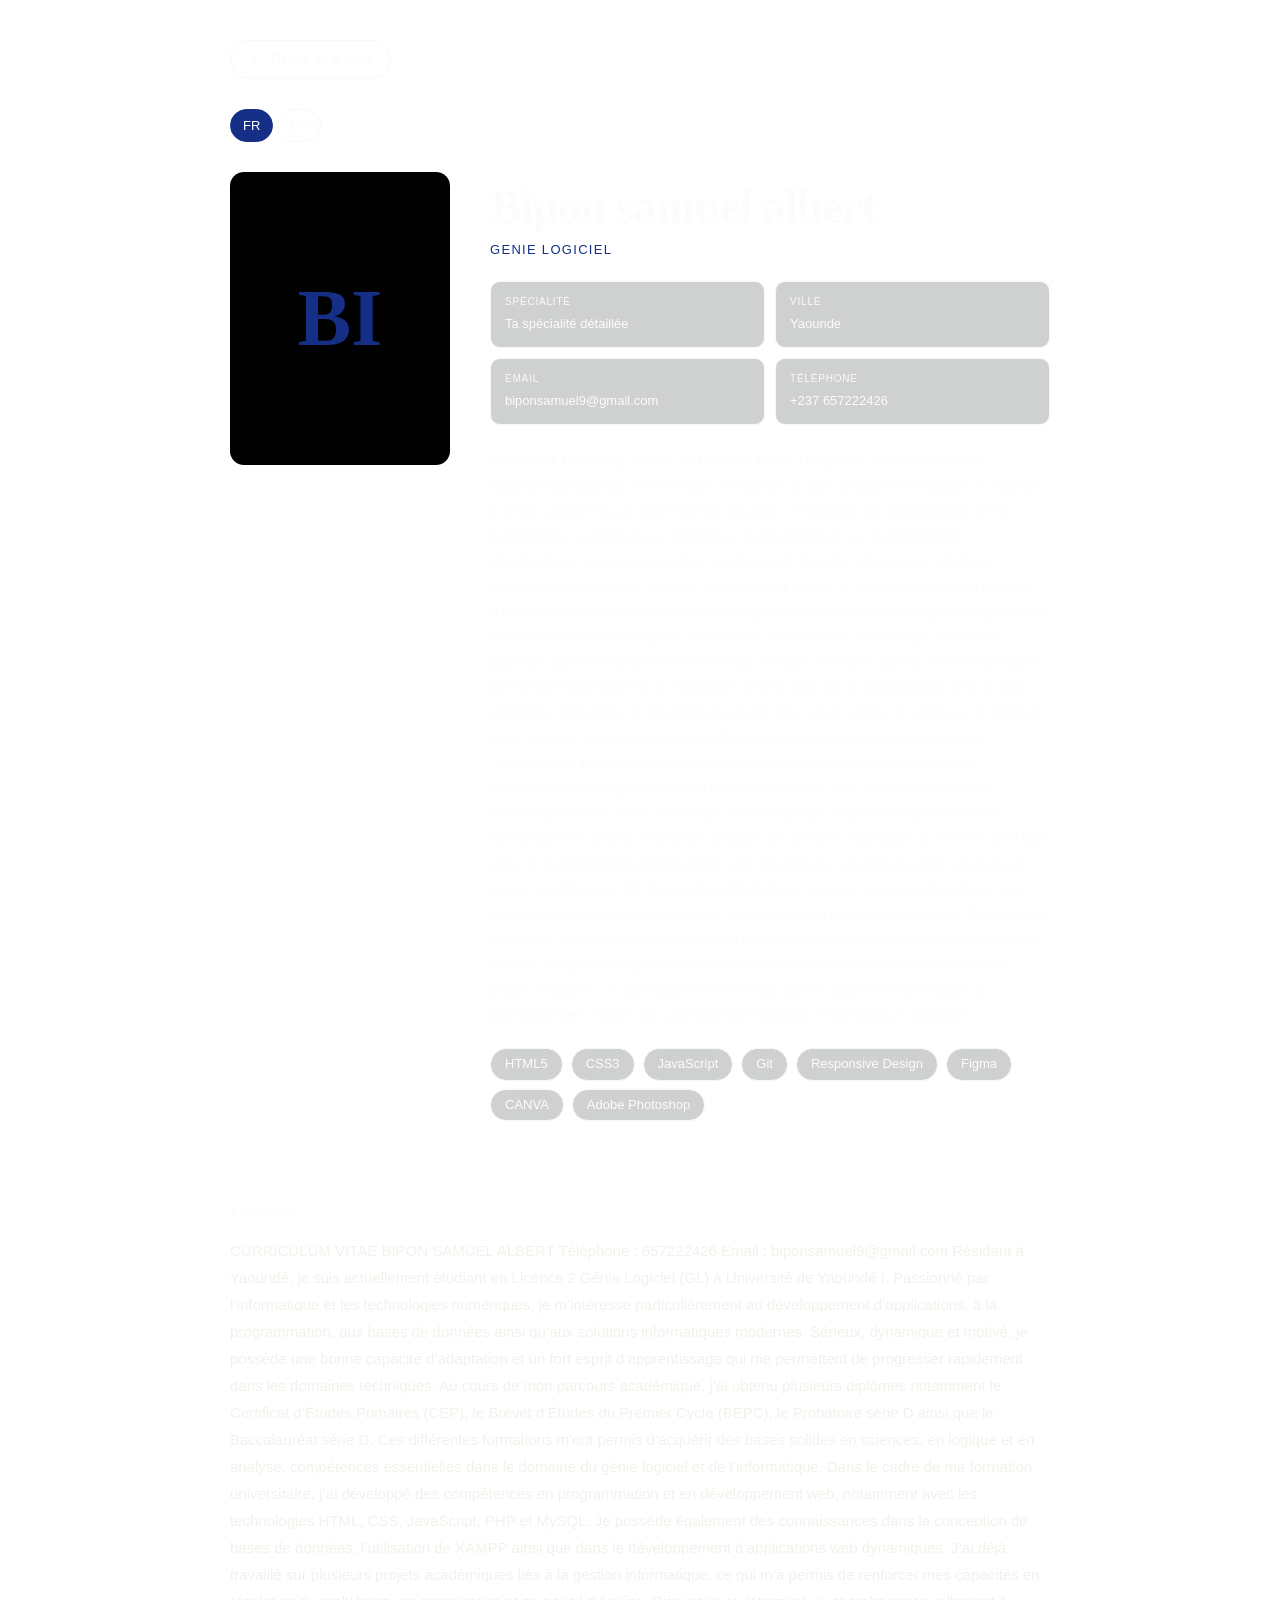
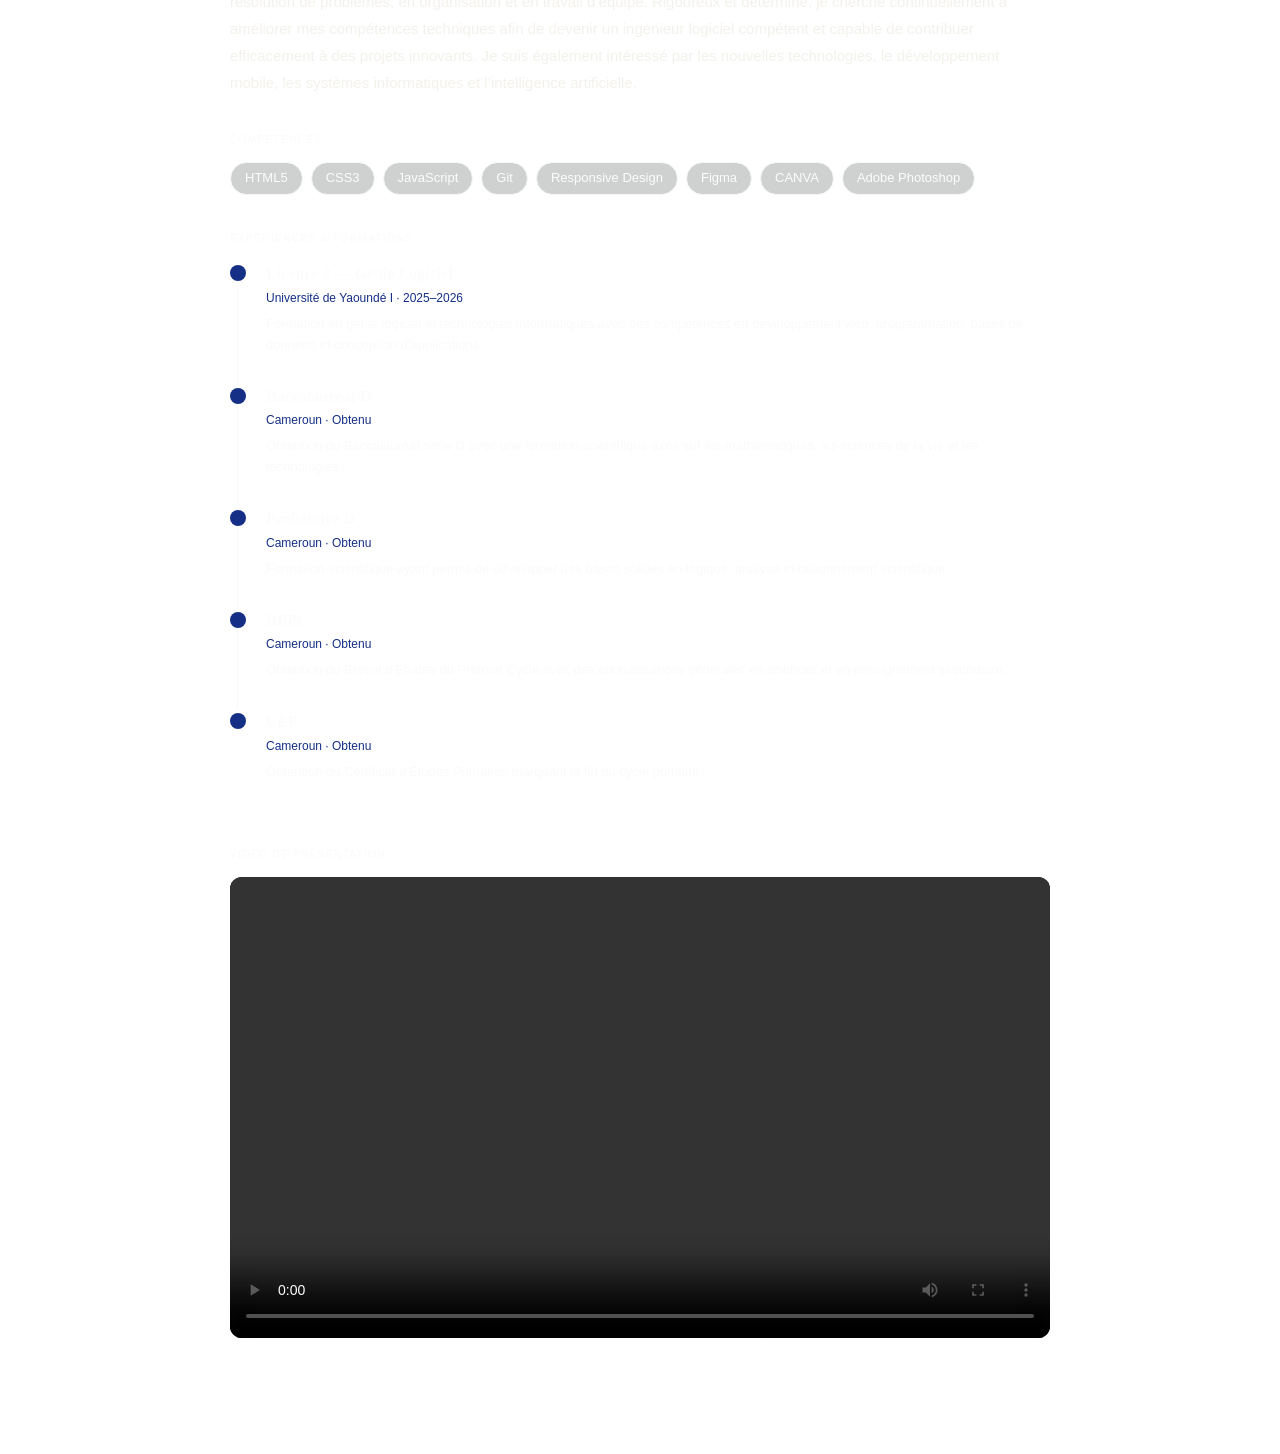
==== BIPON-SAMUEL/index.html @ 1e1e2977 "Merge pull request #6 from fossongpatricia4-lang/ryanfonkou Ryanfonkou" ====
<!DOCTYPE html>
<html lang="fr">
<head>
  <meta charset="UTF-8" />
  <meta name="viewport" content="width=device-width, initial-scale=1.0" />
  <title>CV — Membre</title>
  <!-- Le CSS est partagé : on remonte d'un niveau -->
  <link rel="stylesheet" href="../style.css" />
</head>
<body>

  <div class="member-page">

    <!-- Bouton retour -->
    <a class="back-btn" href="../index.html">
      <svg xmlns="http://www.w3.org/2000/svg" fill="none" viewBox="0 0 24 24" stroke="currentColor" stroke-width="1.5">
        <path d="M19 12H5M12 19l-7-7 7-7"/>
      </svg>
      Retour au groupe
    </a>

    <!-- Language toggle -->
    <div class="lang-toggle">
      <button class="lang-btn active" data-lang="fr">FR</button>
      <button class="lang-btn" data-lang="en">EN</button>
    </div>

    <!-- HERO -->
    <div class="member-hero">
      <div id="photoWrap"></div>

      <div class="member-hero-info">
        <div class="member-name"  id="heroName"></div>
        <div class="member-role"  id="heroRole"></div>

        <div class="member-info-grid" id="infoGrid"></div>

        <p class="member-bio-short" id="heroBio"></p>

        <div class="skills-wrap" id="heroSkills"></div>
      </div>
    </div>

    <!-- CONTENU PROFIL -->
    <div class="profile-content">
      <div class="section-title">À propos</div>
      <p id="fullBio" style="font-size:15px;line-height:1.8;color:rgba(240,237,230,0.8);margin-bottom:36px"></p>

      <div class="section-title">Compétences</div>
      <div class="skills-wrap" id="skillsFull"></div>

      <div class="section-title">Expériences &amp; Formations</div>
      <div class="timeline" id="timeline"></div>

      <div class="section-title">Vidéo de présentation</div>
      <video id="memberVideo" class="member-video" controls>
        Votre navigateur ne supporte pas la vidéo HTML5.
      </video>
    </div>

  </div><!-- /member-page -->

  <!-- Données personnelles du membre -->
  <script src="data.js"></script>

  <!-- Logique d'affichage -->
  <script>
    let currentLang = 'fr';

    /* ── Titre de l'onglet ── */
    document.title = 'CV — ' + MEMBER.name;
    document.documentElement.style.setProperty('--accent', MEMBER.color || '#c8f060');

    /* ── Photo ── */
    const photoWrap = document.getElementById('photoWrap');
    const img = document.createElement('img');
    img.className  = 'member-hero-photo';
    img.src        = 'photo.jpg';
    img.alt        = MEMBER.name;
    img.onerror    = function () {
      this.remove();
      const ph = document.createElement('div');
      ph.className   = 'member-hero-placeholder';
      ph.style.color = MEMBER.color || '#c8f060';
      ph.textContent = MEMBER.initials || '??';
      photoWrap.appendChild(ph);
    };
    photoWrap.appendChild(img);

    /* ── Fonction pour mettre à jour les textes selon la langue ── */
    function updateTexts() {
      const lang = currentLang;
      const suffix = lang === 'en' ? '_en' : '';

      document.getElementById('heroName').textContent = MEMBER['name' + suffix] || MEMBER.name;
      document.getElementById('heroRole').textContent = MEMBER['role' + suffix] || MEMBER.role;
      document.getElementById('heroBio').textContent  = MEMBER['bio' + suffix] || MEMBER.bio;
      document.getElementById('fullBio').textContent  = MEMBER['bio' + suffix] || MEMBER.bio;

      /* Info grid */
      const infoGrid = document.getElementById('infoGrid');
      const labels = lang === 'en' ? ['Specialty', 'City', 'Email', 'Phone'] : ['Spécialité', 'Ville', 'Email', 'Téléphone'];
      infoGrid.innerHTML = '';
      [
        { label: labels[0], value: MEMBER['specialty' + suffix] || MEMBER.specialty },
        { label: labels[1], value: MEMBER['city' + suffix] || MEMBER.city },
        { label: labels[2], value: MEMBER.email },
        { label: labels[3], value: MEMBER.phone },
      ].forEach(item => {
        infoGrid.innerHTML += `
          <div class="info-item">
            <div class="info-item-label">${item.label}</div>
            <div class="info-item-value">${item.value}</div>
          </div>`;
      });

      /* Compétences */
      function renderSkills(targetId) {
        const el = document.getElementById(targetId);
        el.innerHTML = '';
        const skills = MEMBER['skills' + suffix] || MEMBER.skills || [];
        skills.forEach(s => {
          const span = document.createElement('span');
          span.className   = 'skill-tag';
          span.textContent = s;
          el.appendChild(span);
        });
      }
      renderSkills('heroSkills');
      renderSkills('skillsFull');

      /* Timeline parcours */
      const timeline = document.getElementById('timeline');
      timeline.innerHTML = '';
      const parcours = MEMBER.parcours_scolaire || MEMBER.parcours || [];
      parcours.forEach((entry, index) => {
        const entryDiv = document.createElement('div');
        entryDiv.className = 'timeline-entry';
        entryDiv.dataset.time = entry.time || '00:00';
        entryDiv.innerHTML = `
          <div class="timeline-dot" style="background:${MEMBER.color || '#c8f060'}"></div>
          <div class="timeline-content">
            <div class="timeline-title">${entry['title' + suffix] || entry.title}</div>
            <div class="timeline-sub">${entry['sub' + suffix] || entry.sub}</div>
            <div class="timeline-desc">${entry['desc' + suffix] || entry.desc}</div>
          </div>
        `;
        entryDiv.addEventListener('click', () => {
          const timeStr = entry.time || '00:00';
          const [min, sec] = timeStr.split(':').map(Number);
          const time = min * 60 + sec;
          const video = document.getElementById('memberVideo');
          if (video) video.currentTime = time;
          // Switch to parcours tab
          document.querySelectorAll('.tab-btn').forEach(b => b.classList.remove('active'));
          document.querySelectorAll('.tab-panel').forEach(p => p.classList.remove('active'));
          document.querySelector('[data-tab="parcours"]').classList.add('active');
          document.getElementById('tab-parcours').classList.add('active');
        });
        timeline.appendChild(entryDiv);
      });
    }

    /* ── Vidéo & Audio ── */
    if (MEMBER.video) document.getElementById('memberVideo').src = MEMBER.video;

    /* ── Language toggle ── */
    document.querySelectorAll('.lang-btn').forEach(btn => {
      btn.addEventListener('click', () => {
        document.querySelectorAll('.lang-btn').forEach(b => b.classList.remove('active'));
        btn.classList.add('active');
        currentLang = btn.dataset.lang;
        updateTexts();
      });
    });

    /* ── Initial update ── */
    updateTexts();
  </script>

</body>
</html>
---- style.css ----
/* =====================================================
   TROMBINOSCOPE — style.css
   Partagé par index.html et toutes les pages membres
   ===================================================== */

*, *::before, *::after { box-sizing: border-box; margin: 0; padding: 0; }

:root {
  --bg:           #1319d3;
  --surface:      #c4c5c5cc;
  --surface2:     #010101;
  --accent:       #161351;
  --accent2:      #9a38a1;
  --text:         #fdfcfc;
  --muted:        #fbfafa;
  --border:       #f6f8fa;
  --radius:       8px;
  --font-display: Georgia, 'Times New Roman', serif;
  --font-body:    -apple-system, BlinkMacSystemFont, 'Segoe UI', sans-serif;
}


body {
  background-image: url('WhatsApp Image 2026-05-07 at 22.55.44.jpeg');
  background-size: cover;
  color: var(--text);
  font-family: var(--font-body);
  min-height: 100vh;
  overflow-x: hidden;
  line-height: 1.6;
}

/* ── SCROLLBAR ── */
::-webkit-scrollbar { width: 6px; }
::-webkit-scrollbar-track { background: rgba(13, 0, 84, 0.05); }
::-webkit-scrollbar-thumb { background: rgba(125,90,60,0.30); border-radius: 3px; }


/* ══════════════════════════════════════════
   HEADER
══════════════════════════════════════════ */
header {
  padding: 52px 32px 36px;
  max-width: 1100px;
  margin: 0 auto 50px;
  display: flex;
  align-items: flex-end;
  justify-content: space-between;
  flex-wrap: wrap;
  gap: 24px;
}

.header-left h1 {
  font-family: var(--font-display);
  font-size: clamp(2rem, 4.5vw, 3.5rem);
  font-weight: 700;
  line-height: 1.05;
  letter-spacing: -0.02em;
}

.header-left h1 span { color: var(--accent2); }

.header-left p {
  margin-top: 10px;
  color: var(--muted);
  font-size: 15px;
  font-weight: 400;
  letter-spacing: 0;
  text-transform: none;
}

.member-count {
  font-family: var(--font-display);
  font-size: clamp(3rem, 5vw, 4rem);
  color: var(--accent2);
  letter-spacing: -0.03em;
  line-height: 1;
}

/* ══════════════════════════════════════════
   TOOLBAR
══════════════════════════════════════════ */
.toolbar {
  max-width: 1100px;
  margin: 0 auto 40px;
  padding: 0 32px;
  display: flex;
  gap: 14px;
  flex-wrap: wrap;
  align-items: center;
}

.search-box {
  position: relative;
  flex: 1;
  min-width: 220px;
  max-width: 380px;
}

.search-box input {
  width: 100%;
  background: var(--surface);
  border: 1px solid var(--border);
  border-radius: 8px;
  padding: 12px 16px 12px 44px;
  color: var(--text);
  font-family: var(--font-body);
  font-size: 14px;
  outline: none;
}

.search-box input:focus { border-color: var(--accent); }
.search-box input::placeholder { color: var(--muted); }

.search-box svg {
  position: absolute;
  left: 14px;
  top: 50%;
  transform: translateY(-50%);
  color: var(--muted);
  width: 16px;
  height: 16px;
}

.view-toggle {
  display: flex;
  gap: 6px;
  background: #7a7b7b;
  border-radius: 8px;
  padding: 6px;
  border: 1px solid var(--border);
}

.view-btn {
  background: none;
  border: none;
  cursor: pointer;
  padding: 8px 16px;
  border-radius: 4px;
  color: var(--muted);
  font-size: 13px;
  font-family: var(--font-body);
}

.view-btn.active {
  background: var(--accent);
  color: #000000;
  font-weight: 500;
}

/* ══════════════════════════════════════════
   CARDS GRID
══════════════════════════════════════════ */
.grid {
  max-width: 1200px;
  margin: 0 auto;
  padding: 0 40px 80px;
  display: grid;
  grid-template-columns: repeat(auto-fill, minmax(300px, 1fr));
  gap: 20px;
}

.grid.list-view {
  grid-template-columns: 1fr;
  max-width: 800px;
}

/* ── CARD ── */
.card {
  background: var(--surface);
  border: 1px solid var(--border);
  border-radius: 8px;
  overflow: hidden;
}

.card:hover {
  border-color: var(--accent);
}

.card-photo {
  width: 100%;
  aspect-ratio: 4/3;
  object-fit: cover;
  display: block;
  background: #747679;
}

.card-photo-placeholder {
  width: 100%;
  aspect-ratio: 4/3;
  background: #a755de;
  display: flex;
  align-items: center;
  justify-content: center;
  font-family: var(--font-display);
  font-size: 3rem;
  color: var(--accent);
  font-weight: 700;
}

.card-body { padding: 24px; }

.card-name {
  font-family: var(--font-display);
  font-size: 1.3rem;
  font-weight: 700;
  letter-spacing: -0.02em;
  margin-bottom: 6px;
}

.card-role {
  font-size: 12px;
  color: var(--accent);
  text-transform: none;
  letter-spacing: 0.02em;
  font-weight: 500;
  margin-bottom: 14px;
}

.card-bio {
  font-size: 14px;
  color: var(--muted);
  line-height: 1.75;
  margin-bottom: 18px;
}

.card-tags {
  display: flex;
  flex-wrap: wrap;
  gap: 6px;
}

.tag {
  background: #972fc7;
  border: 1px solid var(--border);
  border-radius: 4px;
  padding: 3px 10px;
  font-size: 11px;
  color: var(--muted);
  font-weight: 300;
}

.card-footer {
  border-top: 1px solid var(--border);
  padding: 14px 20px;
  display: flex;
  align-items: center;
  justify-content: flex-end;
}

.parcours-link {
  display: inline-flex;
  align-items: center;
  gap: 8px;
  background: var(--accent);
  border: none;
  border-radius: 4px;
  padding: 9px 18px;
  color: #ffffff;
  font-family: var(--font-body);
  font-size: 13px;
  font-weight: 500;
  cursor: pointer;
  text-decoration: none;
}

.parcours-link:hover {
  background: #0a0f1b;
}

.parcours-link svg { width: 14px; height: 14px; flex-shrink: 0; }

/* LIST VIEW */
.grid.list-view .card {
  display: flex;
  flex-direction: row;
  align-items: stretch;
}

.grid.list-view .card-photo,
.grid.list-view .card-photo-placeholder {
  width: 130px;
  flex-shrink: 0;
  aspect-ratio: unset;
  height: auto;
  border-radius: 0;
  font-size: 2rem;
}

.grid.list-view .card-body { flex: 1; }

.grid.list-view .card-footer {
  border-top: none;
  border-left: 0.5px solid var(--border);
  padding: 20px 16px;
  flex-direction: column;
  justify-content: center;
  min-width: 120px;
}

/* EMPTY STATE */
.empty {
  grid-column: 1/-1;
  text-align: center;
  padding: 80px 20px;
  color: var(--muted);
}

.empty-icon { font-size: 3rem; margin-bottom: 16px; opacity: 0.3; }
.empty p { font-size: 14px; }


/* ══════════════════════════════════════════
   MEMBER PAGE  (member-template/index.html)
══════════════════════════════════════════ */

/* Back button */
.back-btn {
  display: inline-flex;
  align-items: center;
  gap: 8px;
  background: none;
  border: 0.5px solid var(--border);
  border-radius: 30px;
  padding: 8px 18px;
  color: var(--muted);
  font-family: var(--font-body);
  font-size: 13px;
  cursor: pointer;
  text-decoration: none;
  transition: all 0.2s;
  margin-bottom: 30px;
  display: inline-flex;
}

.back-btn:hover { border-color: var(--accent); color: var(--accent); }
.back-btn svg { width: 14px; height: 14px; }

/* Language toggle */
.lang-toggle {
  display: flex;
  gap: 4px;
  margin-bottom: 30px;
}

.lang-btn {
  background: none;
  border: 0.5px solid var(--border);
  border-radius: 20px;
  padding: 8px 12px;
  color: var(--muted);
  font-family: var(--font-body);
  font-size: 13px;
  cursor: pointer;
  transition: all 0.2s;
}

.lang-btn.active {
  background: var(--accent);
  color: rgb(255, 255, 255);
  border-color: var(--accent);
}

.lang-btn:hover {
  border-color: var(--accent);
  color: var(--accent);
}

/* Member page layout */
.member-page {
  max-width: 900px;
  margin: 0 auto;
  padding: 40px 40px 80px;
}

.member-hero {
  display: grid;
  grid-template-columns: 220px 1fr;
  gap: 40px;
  margin-bottom: 50px;
  align-items: start;
}

.member-hero-photo {
  width: 100%;
  aspect-ratio: 3/4;
  object-fit: cover;
  border-radius: 14px;
  background: var(--surface2);
  display: block;
}

.member-hero-placeholder {
  width: 100%;
  aspect-ratio: 3/4;
  background: var(--surface2);
  border-radius: 14px;
  display: flex;
  align-items: center;
  justify-content: center;
  font-family: var(--font-display);
  font-size: 5rem;
  font-weight: 800;
}

.member-hero-info { padding-top: 10px; }

.member-name {
  font-family: var(--font-display);
  font-size: clamp(2rem, 4vw, 3rem);
  font-weight: 800;
  letter-spacing: -0.03em;
  line-height: 1.05;
  margin-bottom: 8px;
}

.member-role {
  font-size: 13px;
  color: var(--accent);
  text-transform: uppercase;
  letter-spacing: 0.1em;
  font-weight: 500;
  margin-bottom: 20px;
}

.member-info-grid {
  display: grid;
  grid-template-columns: 1fr 1fr;
  gap: 10px;
  margin-bottom: 24px;
}

.info-item {
  background: var(--surface);
  border: 0.5px solid var(--border);
  border-radius: 10px;
  padding: 12px 14px;
}

.info-item-label {
  font-size: 10px;
  color: var(--muted);
  text-transform: uppercase;
  letter-spacing: 0.08em;
  margin-bottom: 4px;
}

.info-item-value {
  font-size: 13px;
  font-weight: 500;
  word-break: break-all;
}

.member-bio-short {
  font-size: 14px;
  line-height: 1.8;
  color: var(--text);
  margin-bottom: 20px;
}

/* TABS */
.tabs-nav {
  display: flex;
  gap: 4px;
  border-bottom: 0.5px solid var(--border);
  margin-bottom: 40px;
}

.tab-btn {
  background: none;
  border: none;
  border-bottom: 2px solid transparent;
  padding: 12px 22px;
  color: var(--muted);
  font-family: var(--font-body);
  font-size: 14px;
  font-weight: 400;
  cursor: pointer;
  transition: all 0.2s;
  margin-bottom: -0.5px;
  letter-spacing: 0.02em;
}

.tab-btn.active {
  color: var(--accent);
  border-bottom-color: var(--accent);
  font-weight: 500;
}

.tab-panel { display: none; }
.tab-panel.active { display: block; animation: fadeUp 0.3s both; }

/* SECTION TITLES */
.section-title {
  font-size: 10px;
  text-transform: uppercase;
  letter-spacing: 0.14em;
  color: var(--muted);
  font-weight: 500;
  margin-bottom: 14px;
}

.read-bio-btn {
  background: none;
  border: 1px solid var(--border);
  border-radius: 6px;
  padding: 6px 8px;
  color: var(--muted);
  cursor: pointer;
  transition: all 0.2s;
  display: flex;
  align-items: center;
  justify-content: center;
}

.read-bio-btn:hover {
  background: var(--accent);
  color: white;
  border-color: var(--accent);
}

.read-bio-btn:active {
  transform: scale(0.95);
}

/* COMPÉTENCES */
.skills-wrap {
  display: flex;
  flex-wrap: wrap;
  gap: 8px;
  margin-bottom: 36px;
}

.skill-tag {
  background: var(--surface);
  border: 0.5px solid var(--border);
  border-radius: 20px;
  padding: 5px 14px;
  font-size: 13px;
  color: var(--text);
  font-weight: 300;
}

/* PARCOURS TIMELINE */
.timeline { margin-bottom: 36px; }

.timeline-entry {
  display: flex;
  gap: 20px;
  padding-bottom: 28px;
  position: relative;
  cursor: pointer;
  transition: opacity 0.2s;
}

.timeline-entry:hover {
  opacity: 0.8;
}

.timeline-entry::before {
  content: '';
  position: absolute;
  left: 7px;
  top: 16px;
  bottom: 0;
  width: 1px;
  background: var(--border);
}

.timeline-entry:last-child::before { display: none; }

.timeline-dot {
  width: 16px;
  height: 16px;
  border-radius: 50%;
  background: var(--accent);
  flex-shrink: 0;
  margin-top: 4px;
  position: relative;
  z-index: 1;
}

.timeline-content { flex: 1; }

.timeline-title {
  font-family: var(--font-display);
  font-size: 1rem;
  font-weight: 700;
  margin-bottom: 2px;
}

.timeline-sub {
  font-size: 12px;
  color: var(--accent);
  margin-bottom: 6px;
  font-weight: 500;
}

.timeline-desc {
  font-size: 13px;
  color: var(--muted);
  line-height: 1.6;
}

/* VIDEO */

.member-video {
  width: 100%;
  border-radius: 12px;
  aspect-ratio: 16/9;
  background: #000;
  display: block;
  object-fit: contain; /* ✅ Changé : affiche toute la vidéo */
  margin-bottom: 36px;
}



/* AUDIO */
.audio-wrap {
  background: var(--surface);
  border: 0.5px solid var(--border);
  border-radius: 12px;
  padding: 20px 24px;
  display: flex;
  flex-direction: column;
  gap: 10px;
}

.audio-label {
  font-size: 13px;
  color: var(--muted);
}

.audio-wrap audio {
  width: 100%;
  accent-color: var(--accent);
}

/* ══════════════════════════════════════════
   RESPONSIVE
══════════════════════════════════════════ */
@media (max-width: 768px) {
  header { padding: 40px 20px 30px; margin-bottom: 40px; }
  .toolbar { padding: 0 20px; }
  .grid { padding: 0 20px 60px; grid-template-columns: 1fr; }

  .grid.list-view .card { flex-direction: column; }
  .grid.list-view .card-photo,
  .grid.list-view .card-photo-placeholder { width: 100%; height: 180px; border-radius: 0; }
  .grid.list-view .card-footer { border-left: none; border-top: 0.5px solid var(--border); flex-direction: row; }

  .member-page { padding: 24px 20px 60px; }
  .member-hero { grid-template-columns: 1fr; gap: 24px; }
  .member-hero-photo, .member-hero-placeholder { aspect-ratio: 16/9; }
  .member-info-grid { grid-template-columns: 1fr; }
  .tabs-nav { overflow-x: auto; }
}
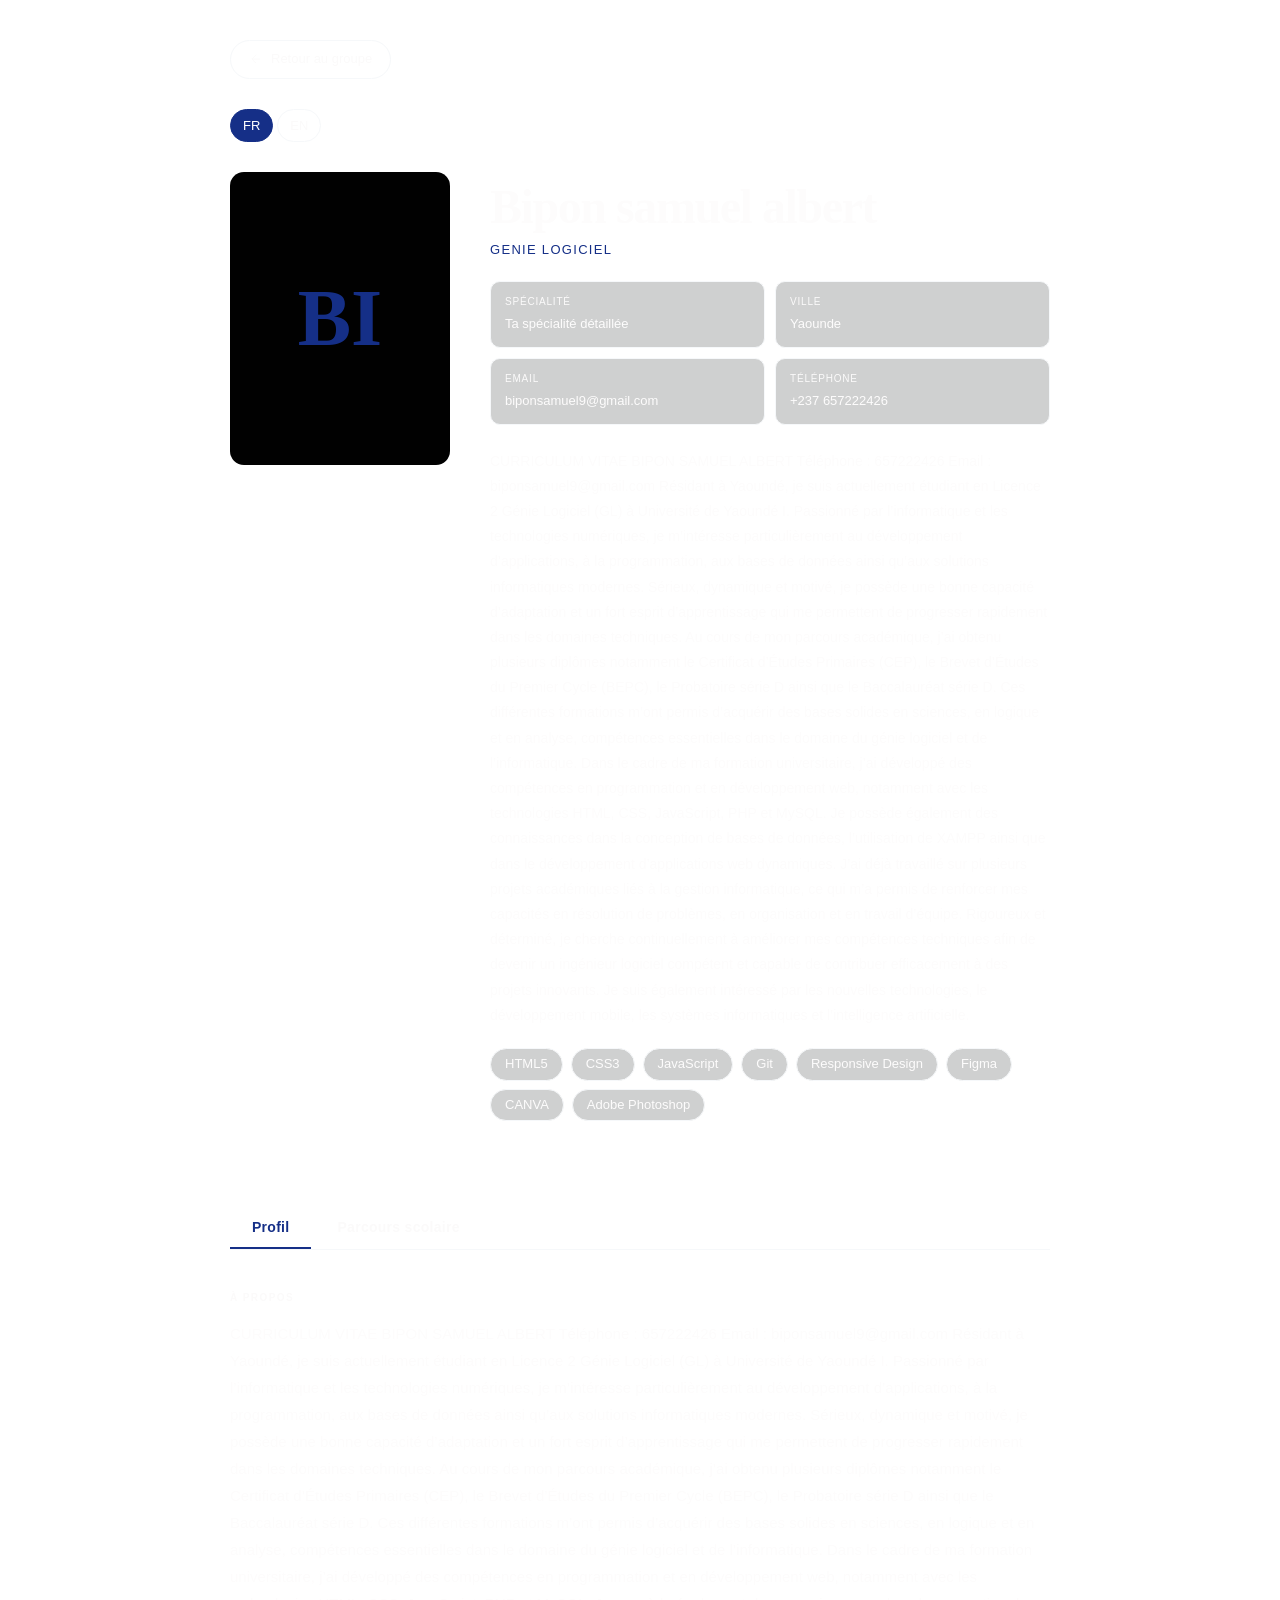
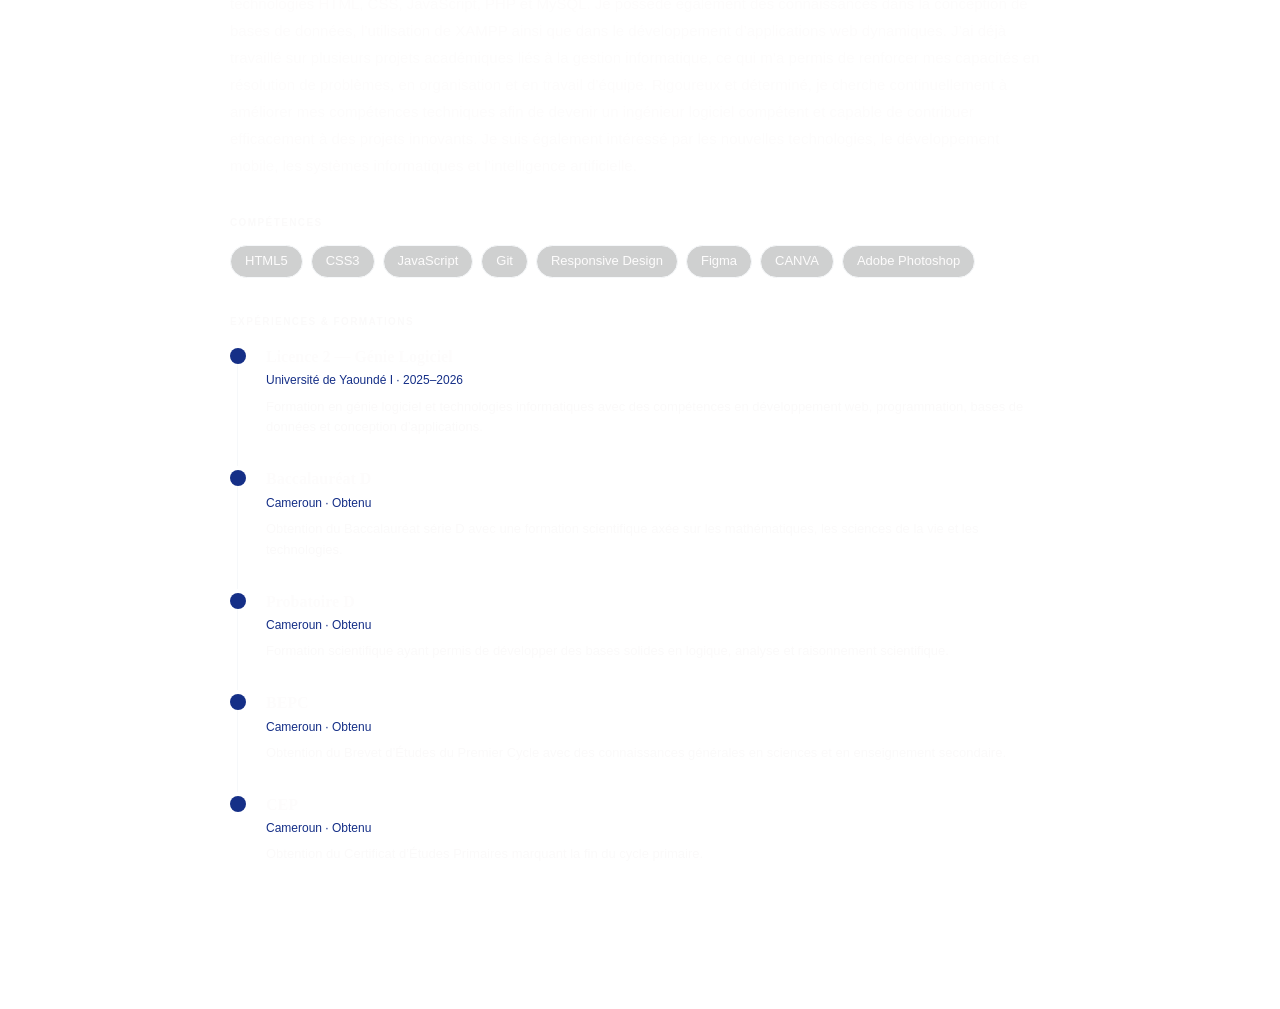
==== commit fc2091cb: "first commit" ====
--- a/BIPON-SAMUEL/index.html
+++ b/BIPON-SAMUEL/index.html
@@ -3,7 +3,7 @@
 <head>
   <meta charset="UTF-8" />
   <meta name="viewport" content="width=device-width, initial-scale=1.0" />
-  <title>CV — Membre</title>
+  <title>CV — Membre Numero85</title>
   <!-- Le CSS est partagé : on remonte d'un niveau -->
   <link rel="stylesheet" href="../style.css" />
 </head>
@@ -41,21 +41,40 @@
       </div>
     </div>
 
-    <!-- CONTENU PROFIL -->
-    <div class="profile-content">
-      <div class="section-title">À propos</div>
-      <p id="fullBio" style="font-size:15px;line-height:1.8;color:rgba(240,237,230,0.8);margin-bottom:36px"></p>
-
-      <div class="section-title">Compétences</div>
+    <!-- TABS -->
+    <nav class="tabs-nav">
+      <button class="tab-btn active" data-tab="profil"><b>Profil</b></button>
+      <button class="tab-btn"        data-tab="parcours"><b>Parcours scolaire</b></button>
+    </nav>
+
+    <!-- TAB : PROFIL -->
+    <div class="tab-panel active" id="tab-profil">
+      <div class="section-title"><b>À propos</b></div>
+      <p id="fullBio" style="font-size:15px;line-height:1.8;color:var(--text);margin-bottom:36px"></p>
+
+      <div class="section-title"><b>Compétences</b></div>
       <div class="skills-wrap" id="skillsFull"></div>
 
-      <div class="section-title">Expériences &amp; Formations</div>
+      <div class="section-title"><b>Expériences &amp; Formations</b></div>
       <div class="timeline" id="timeline"></div>
-
-      <div class="section-title">Vidéo de présentation</div>
+    </div>
+
+    <!-- TAB : PARCOURS -->
+    <div class="tab-panel" id="tab-parcours">
+
+      <div class="section-title"><b>Vidéo de présentation</b></div>
       <video id="memberVideo" class="member-video" controls>
         Votre navigateur ne supporte pas la vidéo HTML5.
       </video>
+
+      <div class="section-title"><b>Message audio</b></div>
+      <div class="audio-wrap">
+        <span class="audio-label">Écoute le message de <span id="audioName"></span></span>
+        <audio id="memberAudio" controls>
+          Votre navigateur ne supporte pas l'audio HTML5.
+        </audio>
+      </div>
+
     </div>
 
   </div><!-- /member-page -->
@@ -96,6 +115,7 @@
       document.getElementById('heroRole').textContent = MEMBER['role' + suffix] || MEMBER.role;
       document.getElementById('heroBio').textContent  = MEMBER['bio' + suffix] || MEMBER.bio;
       document.getElementById('fullBio').textContent  = MEMBER['bio' + suffix] || MEMBER.bio;
+      document.getElementById('audioName').textContent = (MEMBER['name' + suffix] || MEMBER.name).split(' ')[0];
 
       /* Info grid */
       const infoGrid = document.getElementById('infoGrid');
@@ -150,7 +170,9 @@
           const [min, sec] = timeStr.split(':').map(Number);
           const time = min * 60 + sec;
           const video = document.getElementById('memberVideo');
+          const audio = document.getElementById('memberAudio');
           if (video) video.currentTime = time;
+          if (audio) audio.currentTime = time;
           // Switch to parcours tab
           document.querySelectorAll('.tab-btn').forEach(b => b.classList.remove('active'));
           document.querySelectorAll('.tab-panel').forEach(p => p.classList.remove('active'));
@@ -163,6 +185,7 @@
 
     /* ── Vidéo & Audio ── */
     if (MEMBER.video) document.getElementById('memberVideo').src = MEMBER.video;
+    if (MEMBER.audio) document.getElementById('memberAudio').src = MEMBER.audio;
 
     /* ── Language toggle ── */
     document.querySelectorAll('.lang-btn').forEach(btn => {
@@ -174,6 +197,22 @@
       });
     });
 
+    /* ── Tabs ── */
+    document.querySelectorAll('.tab-btn').forEach(btn => {
+      btn.addEventListener('click', () => {
+        document.querySelectorAll('.tab-btn').forEach(b => b.classList.remove('active'));
+        document.querySelectorAll('.tab-panel').forEach(p => p.classList.remove('active'));
+        btn.classList.add('active');
+        document.getElementById('tab-' + btn.dataset.tab).classList.add('active');
+
+        /* Pause médias quand on quitte l'onglet parcours */
+        if (btn.dataset.tab !== 'parcours') {
+          document.getElementById('memberVideo').pause();
+          document.getElementById('memberAudio').pause();
+        }
+      });
+    });
+
     /* ── Initial update ── */
     updateTexts();
   </script>
